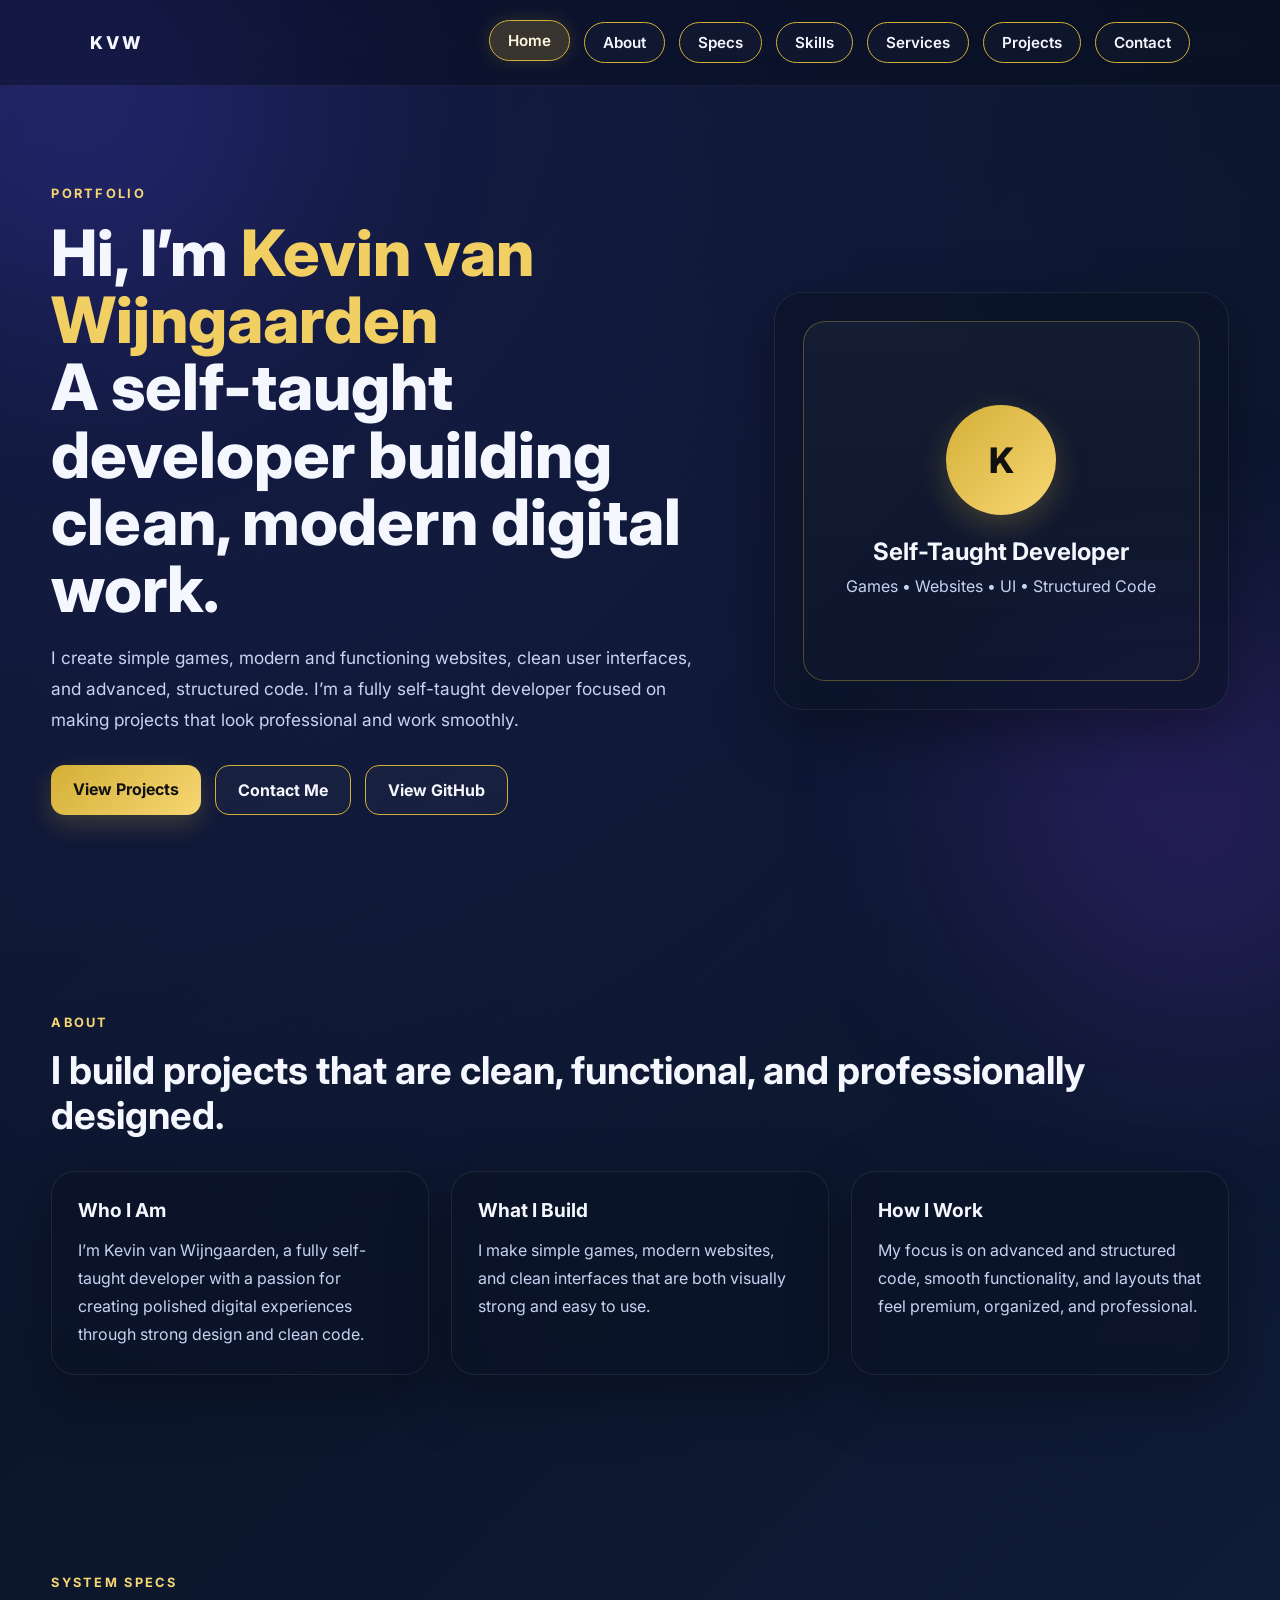
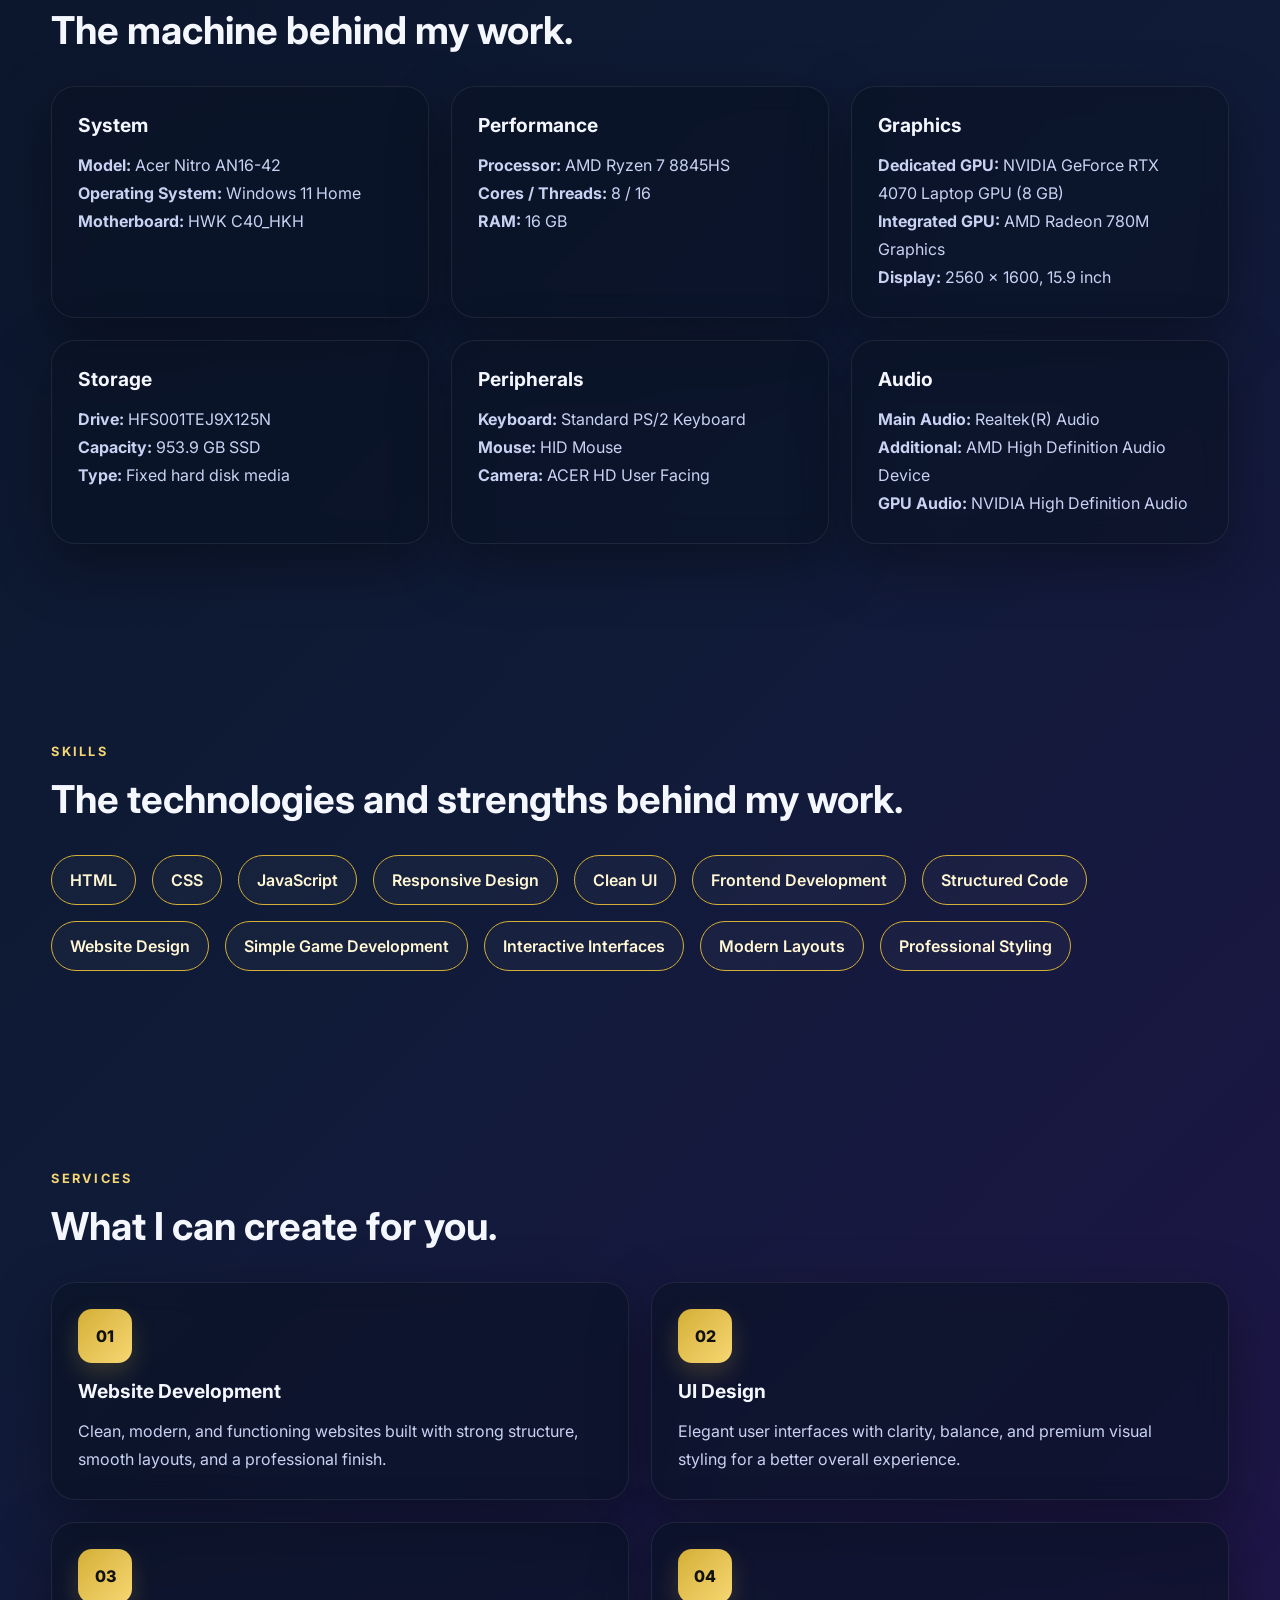
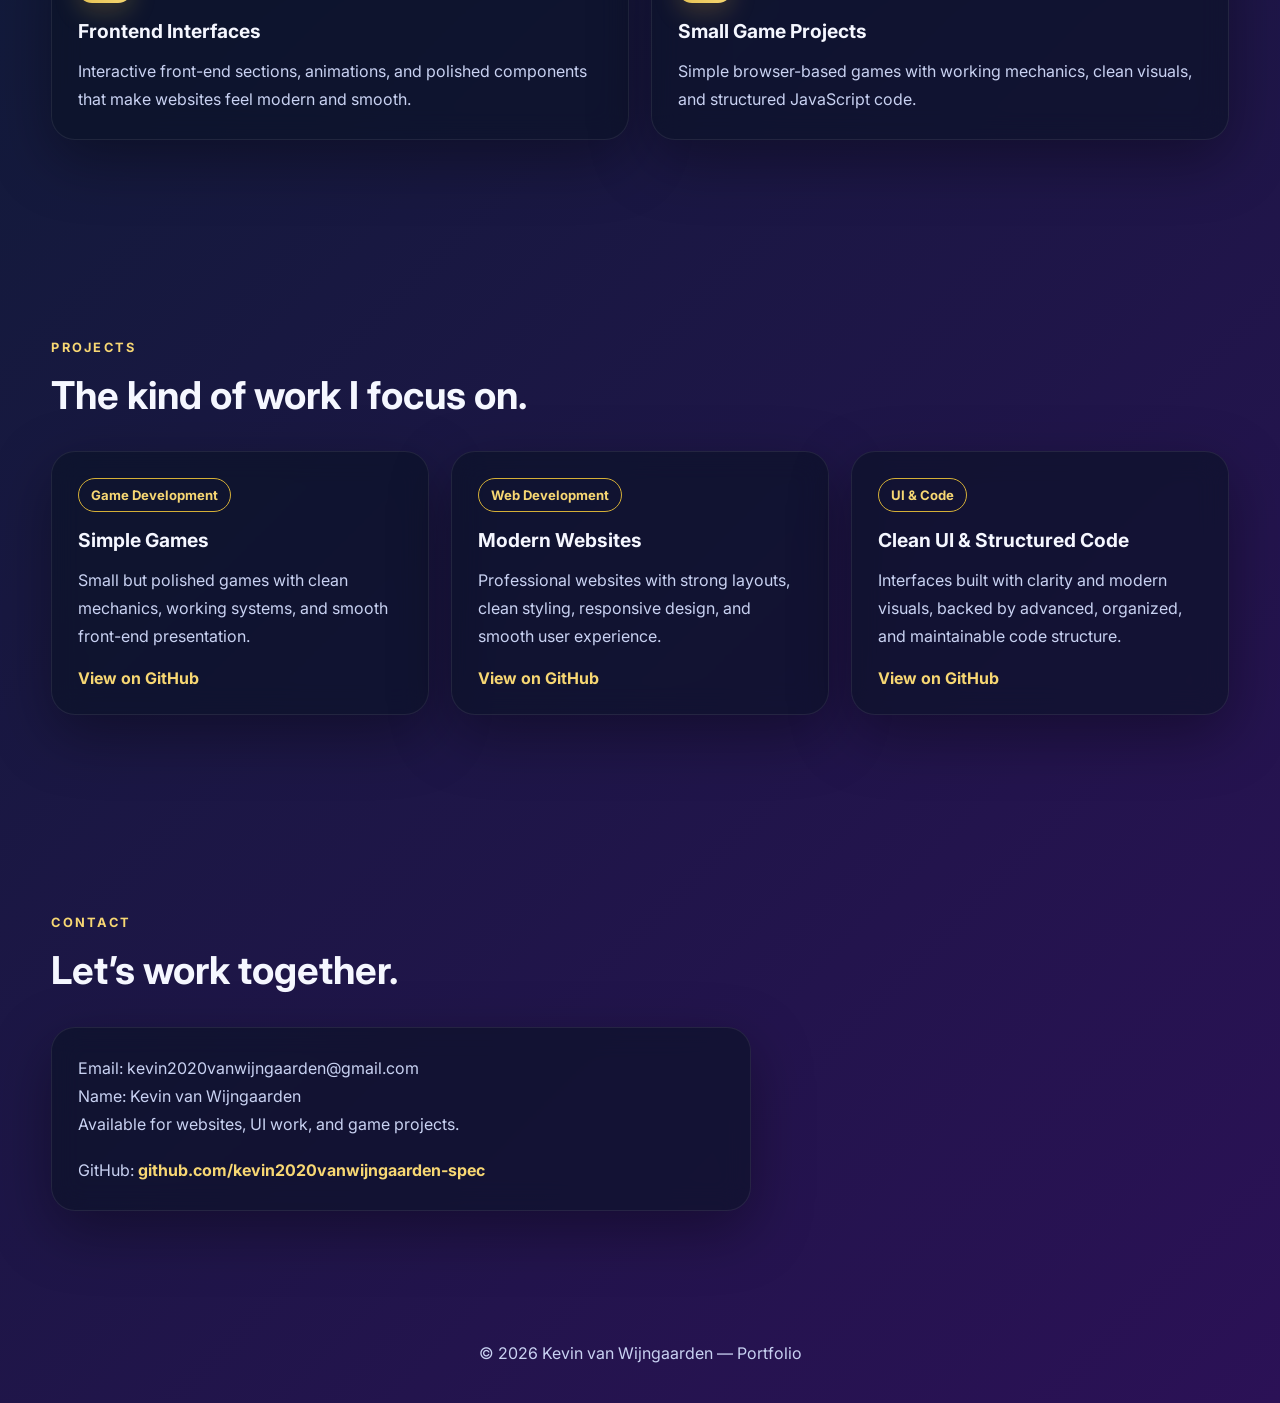
==== index.html @ 57700cf0 "new file:   index.html 	new file:   script.js 	new file:   style.css" ====
<!DOCTYPE html>
<html lang="en">
<head>
  <meta charset="UTF-8" />
  <meta name="viewport" content="width=device-width, initial-scale=1.0" />
  <title>Portfolio | Kevin van Wijngaarden</title>

  <link rel="preconnect" href="https://fonts.googleapis.com">
  <link rel="preconnect" href="https://fonts.gstatic.com" crossorigin>
  <link href="https://fonts.googleapis.com/css2?family=Inter:wght@400;500;600;700;800&display=swap" rel="stylesheet">

  <link rel="stylesheet" href="style.css" />
</head>
<body>
  <div class="particles" id="particles"></div>
  <div class="background-glow glow-1"></div>
  <div class="background-glow glow-2"></div>

  <nav class="navbar">
    <div class="logo">KVW</div>

    <div class="nav-links">
      <a href="#home" class="nav-tab active">Home</a>
      <a href="#about" class="nav-tab">About</a>
      <a href="#specs" class="nav-tab">Specs</a>
      <a href="#skills" class="nav-tab">Skills</a>
      <a href="#services" class="nav-tab">Services</a>
      <a href="#projects" class="nav-tab">Projects</a>
      <a href="#contact" class="nav-tab">Contact</a>
    </div>
  </nav>

  <main>
    <section class="hero section reveal" id="home">
      <div class="hero-text">
        <p class="eyebrow">PORTFOLIO</p>
        <h1>
          Hi, I’m <span class="gold-text">Kevin van Wijngaarden</span><br />
          A self-taught developer building clean, modern digital work.
        </h1>
        <p class="hero-description">
          I create simple games, modern and functioning websites, clean user interfaces,
          and advanced, structured code. I’m a fully self-taught developer focused on
          making projects that look professional and work smoothly.
        </p>

        <div class="hero-buttons">
          <a href="#projects" class="btn btn-primary">View Projects</a>
          <a href="#contact" class="btn btn-secondary">Contact Me</a>
          <a
            href="https://github.com/kevin2020vanwijngaarden-spec"
            target="_blank"
            class="btn btn-secondary"
          >
            View GitHub
          </a>
        </div>
      </div>

      <div class="hero-card">
        <div class="profile-box">
          <div class="profile-circle">K</div>
          <h3>Self-Taught Developer</h3>
          <p>Games • Websites • UI • Structured Code</p>
        </div>
      </div>
    </section>

    <section class="about section reveal" id="about">
      <div class="section-header">
        <p class="eyebrow">ABOUT</p>
        <h2>I build projects that are clean, functional, and professionally designed.</h2>
      </div>

      <div class="about-grid">
        <div class="info-card">
          <h3>Who I Am</h3>
          <p>
            I’m Kevin van Wijngaarden, a fully self-taught developer with a passion
            for creating polished digital experiences through strong design and clean code.
          </p>
        </div>

        <div class="info-card">
          <h3>What I Build</h3>
          <p>
            I make simple games, modern websites, and clean interfaces that are both
            visually strong and easy to use.
          </p>
        </div>

        <div class="info-card">
          <h3>How I Work</h3>
          <p>
            My focus is on advanced and structured code, smooth functionality,
            and layouts that feel premium, organized, and professional.
          </p>
        </div>
      </div>
    </section>

    <section class="section reveal" id="specs">
      <div class="section-header">
        <p class="eyebrow">SYSTEM SPECS</p>
        <h2>The machine behind my work.</h2>
      </div>

      <div class="about-grid">
        <div class="info-card">
          <h3>System</h3>
          <p><strong>Model:</strong> Acer Nitro AN16-42</p>
          <p><strong>Operating System:</strong> Windows 11 Home</p>
          <p><strong>Motherboard:</strong> HWK C40_HKH</p>
        </div>

        <div class="info-card">
          <h3>Performance</h3>
          <p><strong>Processor:</strong> AMD Ryzen 7 8845HS</p>
          <p><strong>Cores / Threads:</strong> 8 / 16</p>
          <p><strong>RAM:</strong> 16 GB</p>
        </div>

        <div class="info-card">
          <h3>Graphics</h3>
          <p><strong>Dedicated GPU:</strong> NVIDIA GeForce RTX 4070 Laptop GPU (8 GB)</p>
          <p><strong>Integrated GPU:</strong> AMD Radeon 780M Graphics</p>
          <p><strong>Display:</strong> 2560 × 1600, 15.9 inch</p>
        </div>

        <div class="info-card">
          <h3>Storage</h3>
          <p><strong>Drive:</strong> HFS001TEJ9X125N</p>
          <p><strong>Capacity:</strong> 953.9 GB SSD</p>
          <p><strong>Type:</strong> Fixed hard disk media</p>
        </div>

        <div class="info-card">
          <h3>Peripherals</h3>
          <p><strong>Keyboard:</strong> Standard PS/2 Keyboard</p>
          <p><strong>Mouse:</strong> HID Mouse</p>
          <p><strong>Camera:</strong> ACER HD User Facing</p>
        </div>

        <div class="info-card">
          <h3>Audio</h3>
          <p><strong>Main Audio:</strong> Realtek(R) Audio</p>
          <p><strong>Additional:</strong> AMD High Definition Audio Device</p>
          <p><strong>GPU Audio:</strong> NVIDIA High Definition Audio</p>
        </div>
      </div>
    </section>

    <section class="section reveal" id="skills">
      <div class="section-header">
        <p class="eyebrow">SKILLS</p>
        <h2>The technologies and strengths behind my work.</h2>
      </div>

      <div class="skills-wrap">
        <div class="skill-chip">HTML</div>
        <div class="skill-chip">CSS</div>
        <div class="skill-chip">JavaScript</div>
        <div class="skill-chip">Responsive Design</div>
        <div class="skill-chip">Clean UI</div>
        <div class="skill-chip">Frontend Development</div>
        <div class="skill-chip">Structured Code</div>
        <div class="skill-chip">Website Design</div>
        <div class="skill-chip">Simple Game Development</div>
        <div class="skill-chip">Interactive Interfaces</div>
        <div class="skill-chip">Modern Layouts</div>
        <div class="skill-chip">Professional Styling</div>
      </div>
    </section>

    <section class="section reveal" id="services">
      <div class="section-header">
        <p class="eyebrow">SERVICES</p>
        <h2>What I can create for you.</h2>
      </div>

      <div class="services-grid">
        <div class="service-card">
          <div class="service-icon">01</div>
          <h3>Website Development</h3>
          <p>
            Clean, modern, and functioning websites built with strong structure,
            smooth layouts, and a professional finish.
          </p>
        </div>

        <div class="service-card">
          <div class="service-icon">02</div>
          <h3>UI Design</h3>
          <p>
            Elegant user interfaces with clarity, balance, and premium visual styling
            for a better overall experience.
          </p>
        </div>

        <div class="service-card">
          <div class="service-icon">03</div>
          <h3>Frontend Interfaces</h3>
          <p>
            Interactive front-end sections, animations, and polished components
            that make websites feel modern and smooth.
          </p>
        </div>

        <div class="service-card">
          <div class="service-icon">04</div>
          <h3>Small Game Projects</h3>
          <p>
            Simple browser-based games with working mechanics, clean visuals,
            and structured JavaScript code.
          </p>
        </div>
      </div>
    </section>

    <section class="projects section reveal" id="projects">
      <div class="section-header">
        <p class="eyebrow">PROJECTS</p>
        <h2>The kind of work I focus on.</h2>
      </div>

      <div class="project-grid">
        <article class="project-card">
          <span class="project-tag">Game Development</span>
          <h3>Simple Games</h3>
          <p>
            Small but polished games with clean mechanics, working systems,
            and smooth front-end presentation.
          </p>
          <a
            href="https://github.com/kevin2020vanwijngaarden-spec"
            target="_blank"
            class="project-link"
          >
            View on GitHub
          </a>
        </article>

        <article class="project-card">
          <span class="project-tag">Web Development</span>
          <h3>Modern Websites</h3>
          <p>
            Professional websites with strong layouts, clean styling,
            responsive design, and smooth user experience.
          </p>
          <a
            href="https://github.com/kevin2020vanwijngaarden-spec"
            target="_blank"
            class="project-link"
          >
            View on GitHub
          </a>
        </article>

        <article class="project-card">
          <span class="project-tag">UI & Code</span>
          <h3>Clean UI & Structured Code</h3>
          <p>
            Interfaces built with clarity and modern visuals, backed by advanced,
            organized, and maintainable code structure.
          </p>
          <a
            href="https://github.com/kevin2020vanwijngaarden-spec"
            target="_blank"
            class="project-link"
          >
            View on GitHub
          </a>
        </article>
      </div>
    </section>

    <section class="contact section reveal" id="contact">
      <div class="section-header">
        <p class="eyebrow">CONTACT</p>
        <h2>Let’s work together.</h2>
      </div>

      <div class="contact-card">
        <p>Email: kevin2020vanwijngaarden@gmail.com</p>
        <p>Name: Kevin van Wijngaarden</p>
        <p>Available for websites, UI work, and game projects.</p>
        <p>
          GitHub:
          <a
            href="https://github.com/kevin2020vanwijngaarden-spec"
            target="_blank"
            class="project-link"
          >
            github.com/kevin2020vanwijngaarden-spec
          </a>
        </p>
      </div>
    </section>
  </main>

  <footer class="footer">
    <p>© 2026 Kevin van Wijngaarden — Portfolio</p>
  </footer>

  <script src="script.js"></script>
</body>
</html>
---- style.css ----
* {
  margin: 0;
  padding: 0;
  box-sizing: border-box;
}

:root {
  --bg-dark: #07111f;
  --bg-mid: #101b38;
  --bg-purple: #2b1156;
  --gold: #d4af37;
  --gold-soft: rgba(212, 175, 55, 0.22);
  --white: #f5f7ff;
  --text-soft: #c9d2f2;
  --card: rgba(10, 18, 35, 0.58);
  --border: rgba(255, 255, 255, 0.08);
  --shadow: 0 20px 60px rgba(0, 0, 0, 0.35);
}

html {
  scroll-behavior: smooth;
}

body {
  font-family: "Inter", sans-serif;
  color: var(--white);
  min-height: 100vh;
  background:
    radial-gradient(circle at top left, rgba(79, 70, 229, 0.22), transparent 30%),
    linear-gradient(135deg, var(--bg-dark), var(--bg-mid), var(--bg-purple));
  overflow-x: hidden;
  position: relative;
}

.particles {
  position: fixed;
  inset: 0;
  pointer-events: none;
  z-index: 0;
  overflow: hidden;
}

.particle {
  position: absolute;
  bottom: -20px;
  width: 4px;
  height: 4px;
  border-radius: 50%;
  background: rgba(212, 175, 55, 0.6);
  box-shadow: 0 0 14px rgba(212, 175, 55, 0.35);
  animation: floatUp linear infinite;
}

@keyframes floatUp {
  0% {
    transform: translateY(0) scale(1);
    opacity: 0;
  }
  10% {
    opacity: 0.8;
  }
  100% {
    transform: translateY(-115vh) scale(1.4);
    opacity: 0;
  }
}

.background-glow {
  position: fixed;
  width: 420px;
  height: 420px;
  border-radius: 50%;
  filter: blur(110px);
  z-index: 0;
  opacity: 0.22;
  pointer-events: none;
  transition: transform 0.25s ease;
}

.glow-1 {
  top: -100px;
  left: -120px;
  background: #4f46e5;
}

.glow-2 {
  right: -120px;
  bottom: -120px;
  background: #7c3aed;
}

.navbar,
main,
.footer {
  position: relative;
  z-index: 2;
}

.navbar {
  position: sticky;
  top: 0;
  z-index: 1000;
  width: 100%;
  display: flex;
  justify-content: space-between;
  align-items: center;
  padding: 22px 7%;
  backdrop-filter: blur(16px);
  background: rgba(5, 10, 20, 0.38);
  border-bottom: 1px solid rgba(255, 255, 255, 0.06);
}

.logo {
  font-size: 1.1rem;
  font-weight: 800;
  letter-spacing: 0.18em;
  color: var(--white);
}

.nav-links {
  display: flex;
  gap: 14px;
  flex-wrap: wrap;
}

.nav-tab {
  text-decoration: none;
  color: var(--white);
  font-weight: 600;
  font-size: 0.95rem;
  padding: 10px 18px;
  border: 1.5px solid var(--gold);
  border-radius: 999px;
  transition: transform 0.3s ease, background 0.3s ease, box-shadow 0.3s ease, color 0.3s ease;
  background: rgba(255, 255, 255, 0.02);
}

.nav-tab:hover,
.nav-tab.active {
  transform: translateY(-2px);
  background: var(--gold-soft);
  box-shadow: 0 0 18px rgba(212, 175, 55, 0.18);
  color: #fff8dd;
}

.section {
  width: min(1200px, 92%);
  margin: 0 auto;
  padding: 100px 0;
}

.hero {
  min-height: 92vh;
  display: grid;
  grid-template-columns: 1.2fr 0.8fr;
  align-items: center;
  gap: 40px;
}

.eyebrow {
  color: #f7d773;
  font-weight: 700;
  letter-spacing: 0.18em;
  font-size: 0.8rem;
  margin-bottom: 18px;
}

.hero h1 {
  font-size: clamp(2.5rem, 5vw, 5rem);
  line-height: 1.05;
  margin-bottom: 20px;
  font-weight: 800;
}

.gold-text {
  color: #f2cf63;
}

.hero-description {
  max-width: 650px;
  font-size: 1.08rem;
  line-height: 1.8;
  color: var(--text-soft);
  margin-bottom: 30px;
}

.hero-buttons {
  display: flex;
  gap: 14px;
  flex-wrap: wrap;
}

.btn {
  display: inline-block;
  text-decoration: none;
  padding: 14px 22px;
  border-radius: 14px;
  font-weight: 700;
  transition: transform 0.3s ease, box-shadow 0.3s ease, background 0.3s ease;
}

.btn:hover {
  transform: translateY(-3px);
}

.btn-primary {
  background: linear-gradient(135deg, #d4af37, #f7d773);
  color: #111;
  box-shadow: 0 10px 24px rgba(212, 175, 55, 0.22);
}

.btn-secondary {
  color: var(--white);
  border: 1.5px solid var(--gold);
  background: rgba(255, 255, 255, 0.03);
}

.hero-card,
.info-card,
.project-card,
.contact-card,
.service-card {
  background: var(--card);
  border: 1px solid var(--border);
  backdrop-filter: blur(14px);
  box-shadow: var(--shadow);
}

.hero-card {
  padding: 28px;
  border-radius: 28px;
}

.profile-box {
  min-height: 360px;
  border: 1px solid rgba(212, 175, 55, 0.34);
  border-radius: 22px;
  display: flex;
  flex-direction: column;
  justify-content: center;
  align-items: center;
  background: linear-gradient(180deg, rgba(255,255,255,0.04), rgba(255,255,255,0.01));
  text-align: center;
}

.profile-circle {
  width: 110px;
  height: 110px;
  border-radius: 50%;
  display: grid;
  place-items: center;
  font-size: 2.2rem;
  font-weight: 800;
  margin-bottom: 22px;
  color: #111;
  background: linear-gradient(135deg, #d4af37, #f7d773);
  box-shadow: 0 10px 30px rgba(212, 175, 55, 0.25);
}

.profile-box h3 {
  font-size: 1.5rem;
  margin-bottom: 10px;
}

.profile-box p {
  color: var(--text-soft);
}

.section-header {
  margin-bottom: 34px;
}

.section-header h2 {
  font-size: clamp(1.9rem, 3vw, 3rem);
  line-height: 1.15;
}

.about-grid,
.project-grid,
.services-grid {
  display: grid;
  gap: 22px;
}

.about-grid {
  grid-template-columns: repeat(3, 1fr);
}

.project-grid {
  grid-template-columns: repeat(3, 1fr);
}

.services-grid {
  grid-template-columns: repeat(2, 1fr);
}

.info-card,
.project-card,
.contact-card,
.service-card {
  padding: 26px;
  border-radius: 24px;
  transition: transform 0.35s ease, border-color 0.35s ease, box-shadow 0.35s ease;
}

.info-card:hover,
.project-card:hover,
.contact-card:hover,
.service-card:hover {
  transform: translateY(-6px);
  border-color: rgba(212, 175, 55, 0.3);
  box-shadow: 0 18px 40px rgba(0, 0, 0, 0.28);
}

.info-card h3,
.project-card h3,
.service-card h3 {
  margin-bottom: 14px;
  font-size: 1.2rem;
}

.info-card p,
.project-card p,
.contact-card p,
.service-card p {
  color: var(--text-soft);
  line-height: 1.75;
}

.skills-wrap {
  display: flex;
  flex-wrap: wrap;
  gap: 16px;
}

.skill-chip {
  padding: 14px 18px;
  border-radius: 999px;
  border: 1.5px solid var(--gold);
  color: #fff7d3;
  background: rgba(255, 255, 255, 0.03);
  font-weight: 600;
  transition: transform 0.3s ease, background 0.3s ease, box-shadow 0.3s ease;
}

.skill-chip:hover {
  transform: translateY(-4px);
  background: rgba(212, 175, 55, 0.12);
  box-shadow: 0 0 18px rgba(212, 175, 55, 0.16);
}

.service-icon {
  width: 54px;
  height: 54px;
  border-radius: 14px;
  display: grid;
  place-items: center;
  margin-bottom: 16px;
  font-weight: 800;
  color: #111;
  background: linear-gradient(135deg, #d4af37, #f7d773);
  box-shadow: 0 10px 24px rgba(212, 175, 55, 0.22);
}

.project-tag {
  display: inline-block;
  margin-bottom: 16px;
  padding: 8px 12px;
  border-radius: 999px;
  border: 1px solid var(--gold);
  color: #f7d773;
  font-size: 0.82rem;
  font-weight: 700;
}

.project-link {
  display: inline-block;
  margin-top: 18px;
  color: #f7d773;
  text-decoration: none;
  font-weight: 700;
  transition: letter-spacing 0.3s ease, opacity 0.3s ease;
}

.project-link:hover {
  letter-spacing: 0.04em;
  opacity: 0.95;
}

.contact-card {
  max-width: 700px;
}

.footer {
  text-align: center;
  padding: 32px 20px 40px;
  color: var(--text-soft);
}

.reveal {
  opacity: 0;
  transform: translateY(34px);
  transition: opacity 0.8s ease, transform 0.8s ease;
}

.reveal.show {
  opacity: 1;
  transform: translateY(0);
}

@media (max-width: 980px) {
  .hero,
  .about-grid,
  .project-grid,
  .services-grid {
    grid-template-columns: 1fr;
  }

  .hero {
    padding-top: 60px;
  }

  .hero-card {
    order: -1;
  }
}

@media (max-width: 640px) {
  .navbar {
    flex-direction: column;
    gap: 16px;
    padding: 18px 5%;
  }

  .nav-links {
    justify-content: center;
  }

  .hero-description {
    font-size: 1rem;
  }

  .btn,
  .nav-tab {
    width: 100%;
    text-align: center;
  }

  .hero-buttons {
    flex-direction: column;
  }

  .skills-wrap {
    gap: 12px;
  }

  .skill-chip {
    width: 100%;
    text-align: center;
  }
}
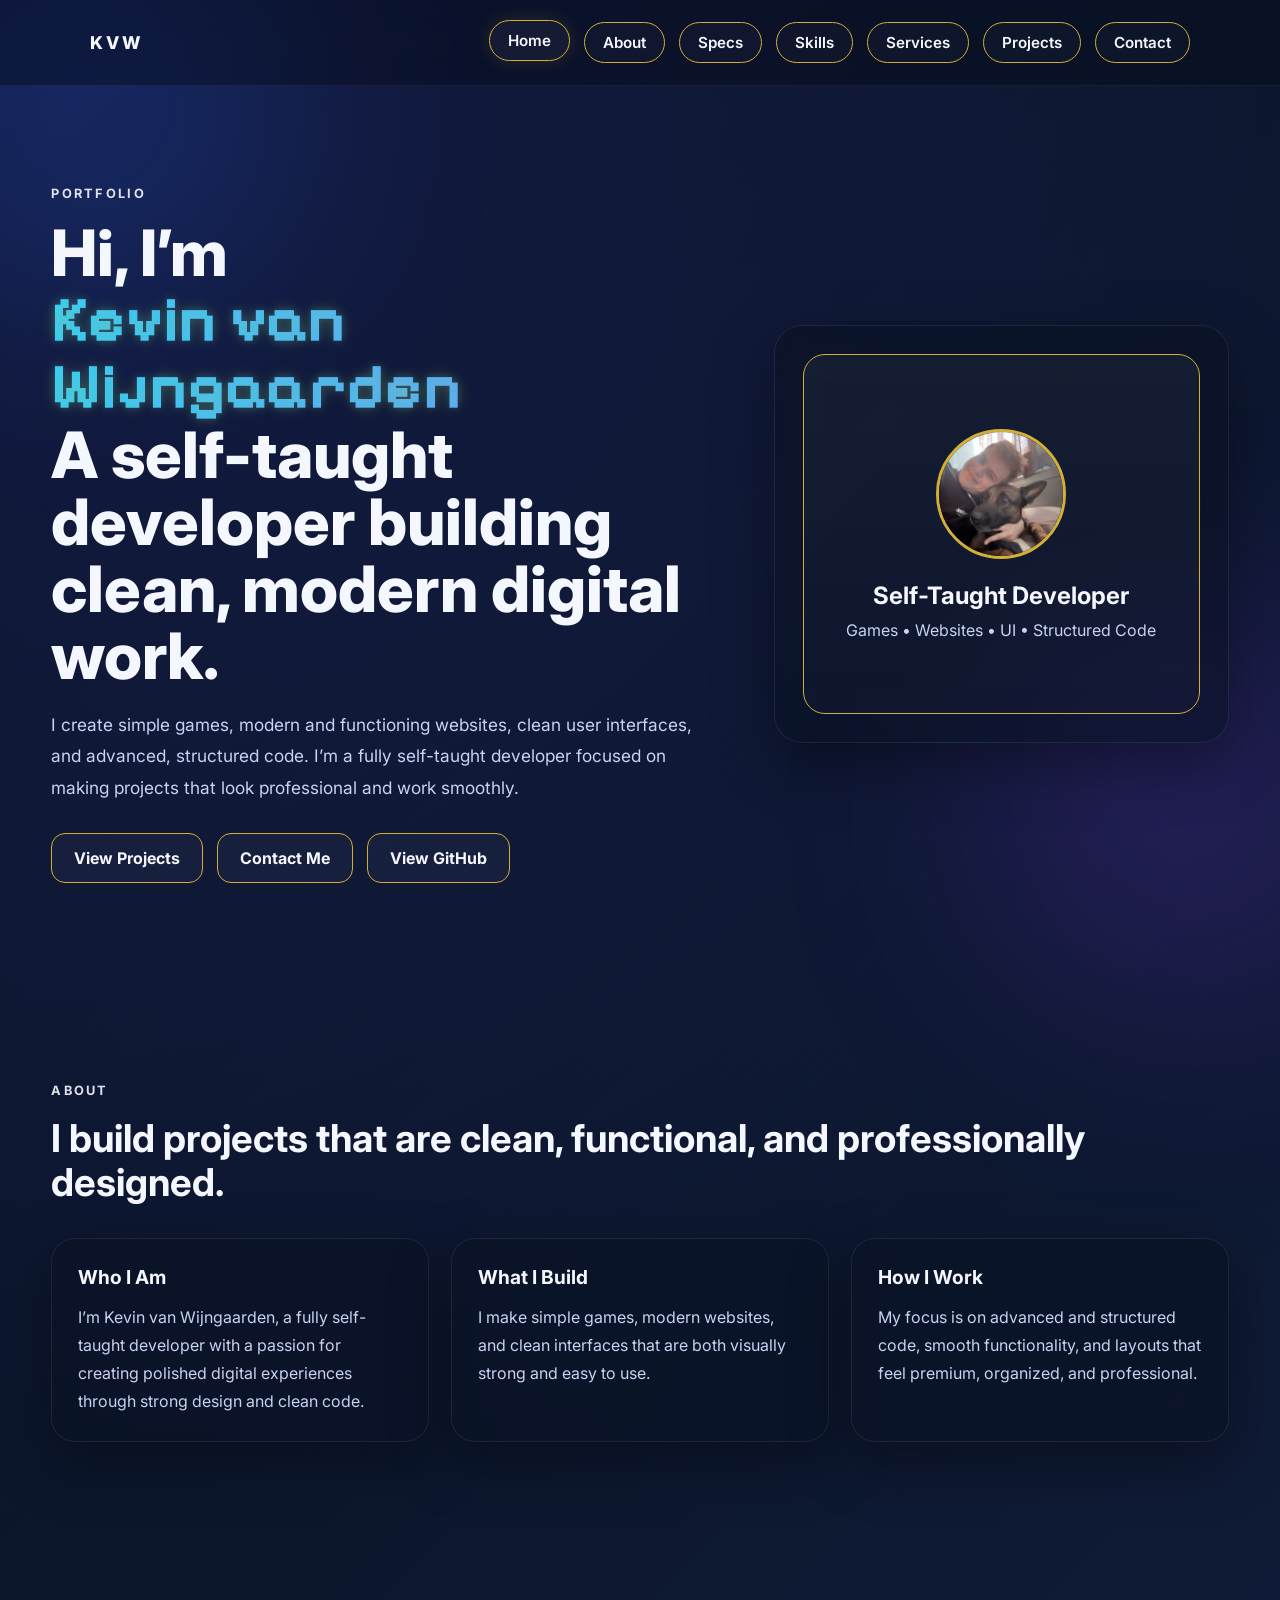
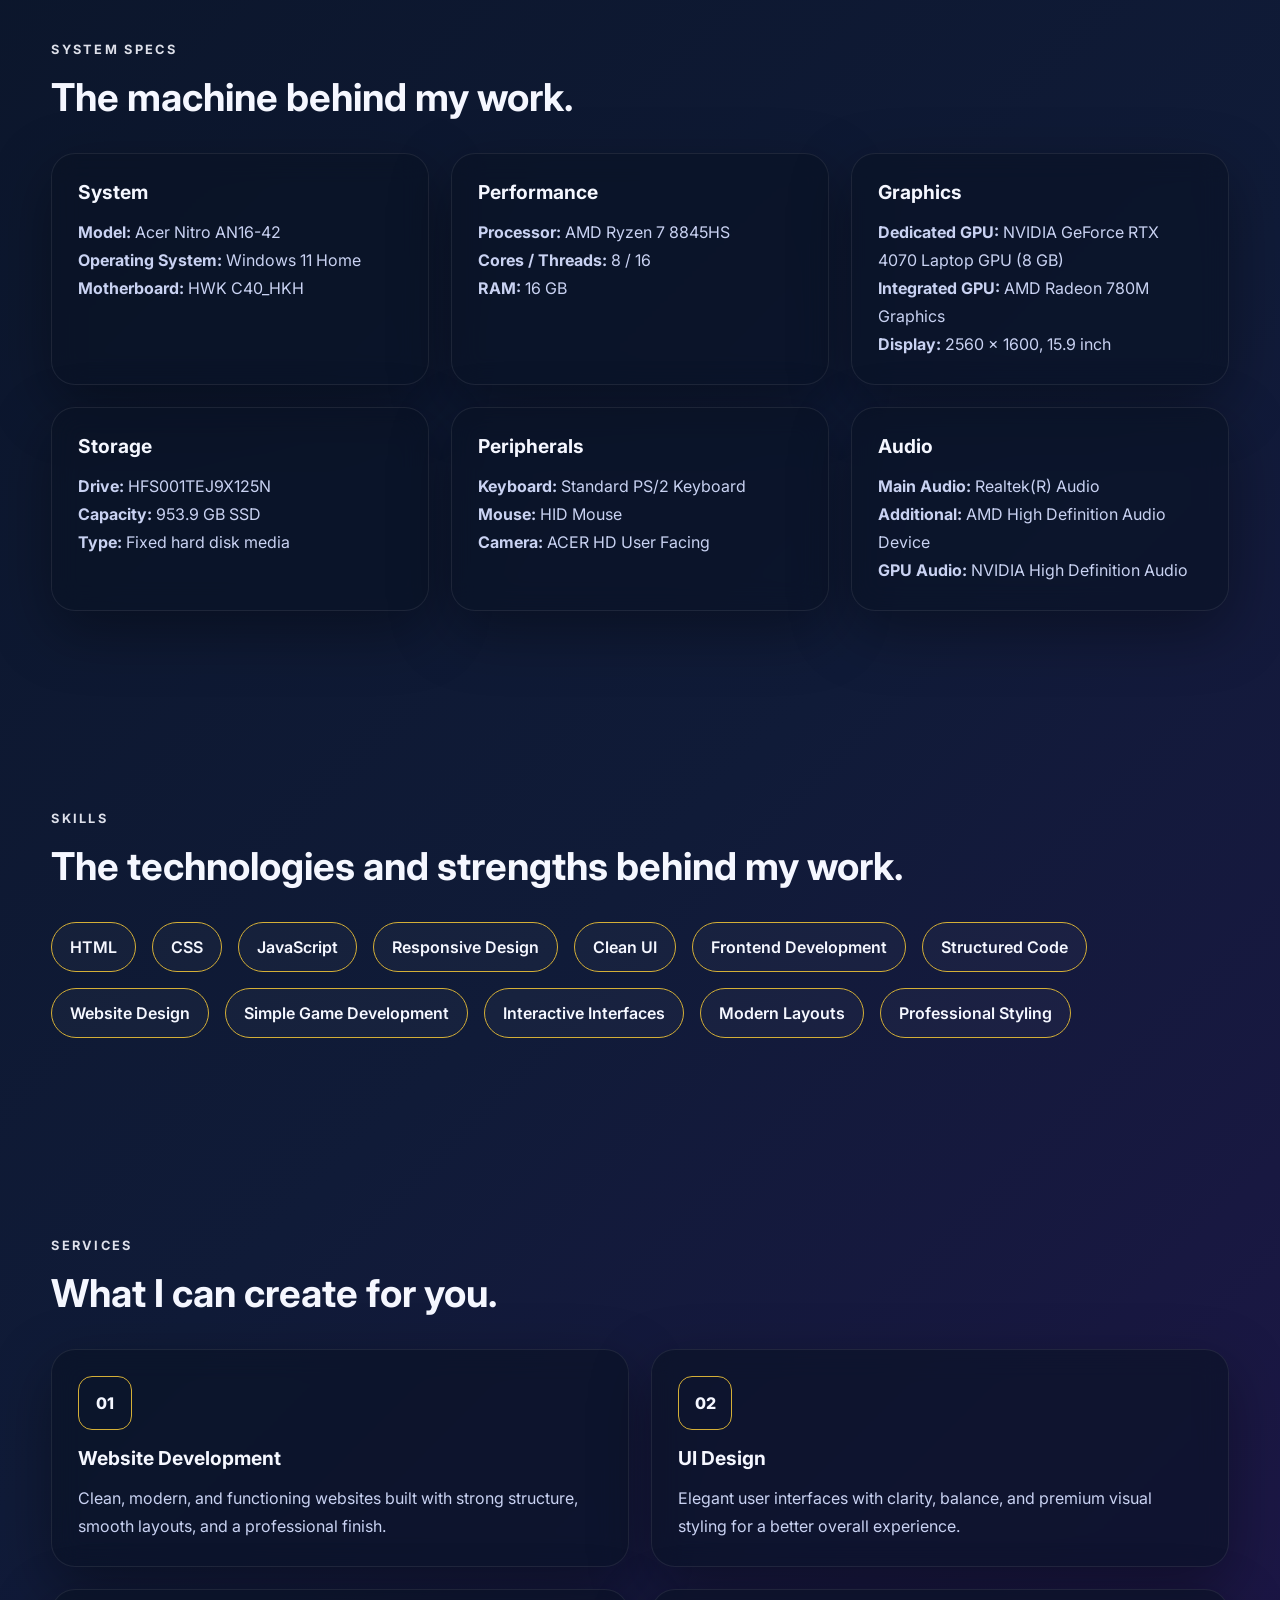
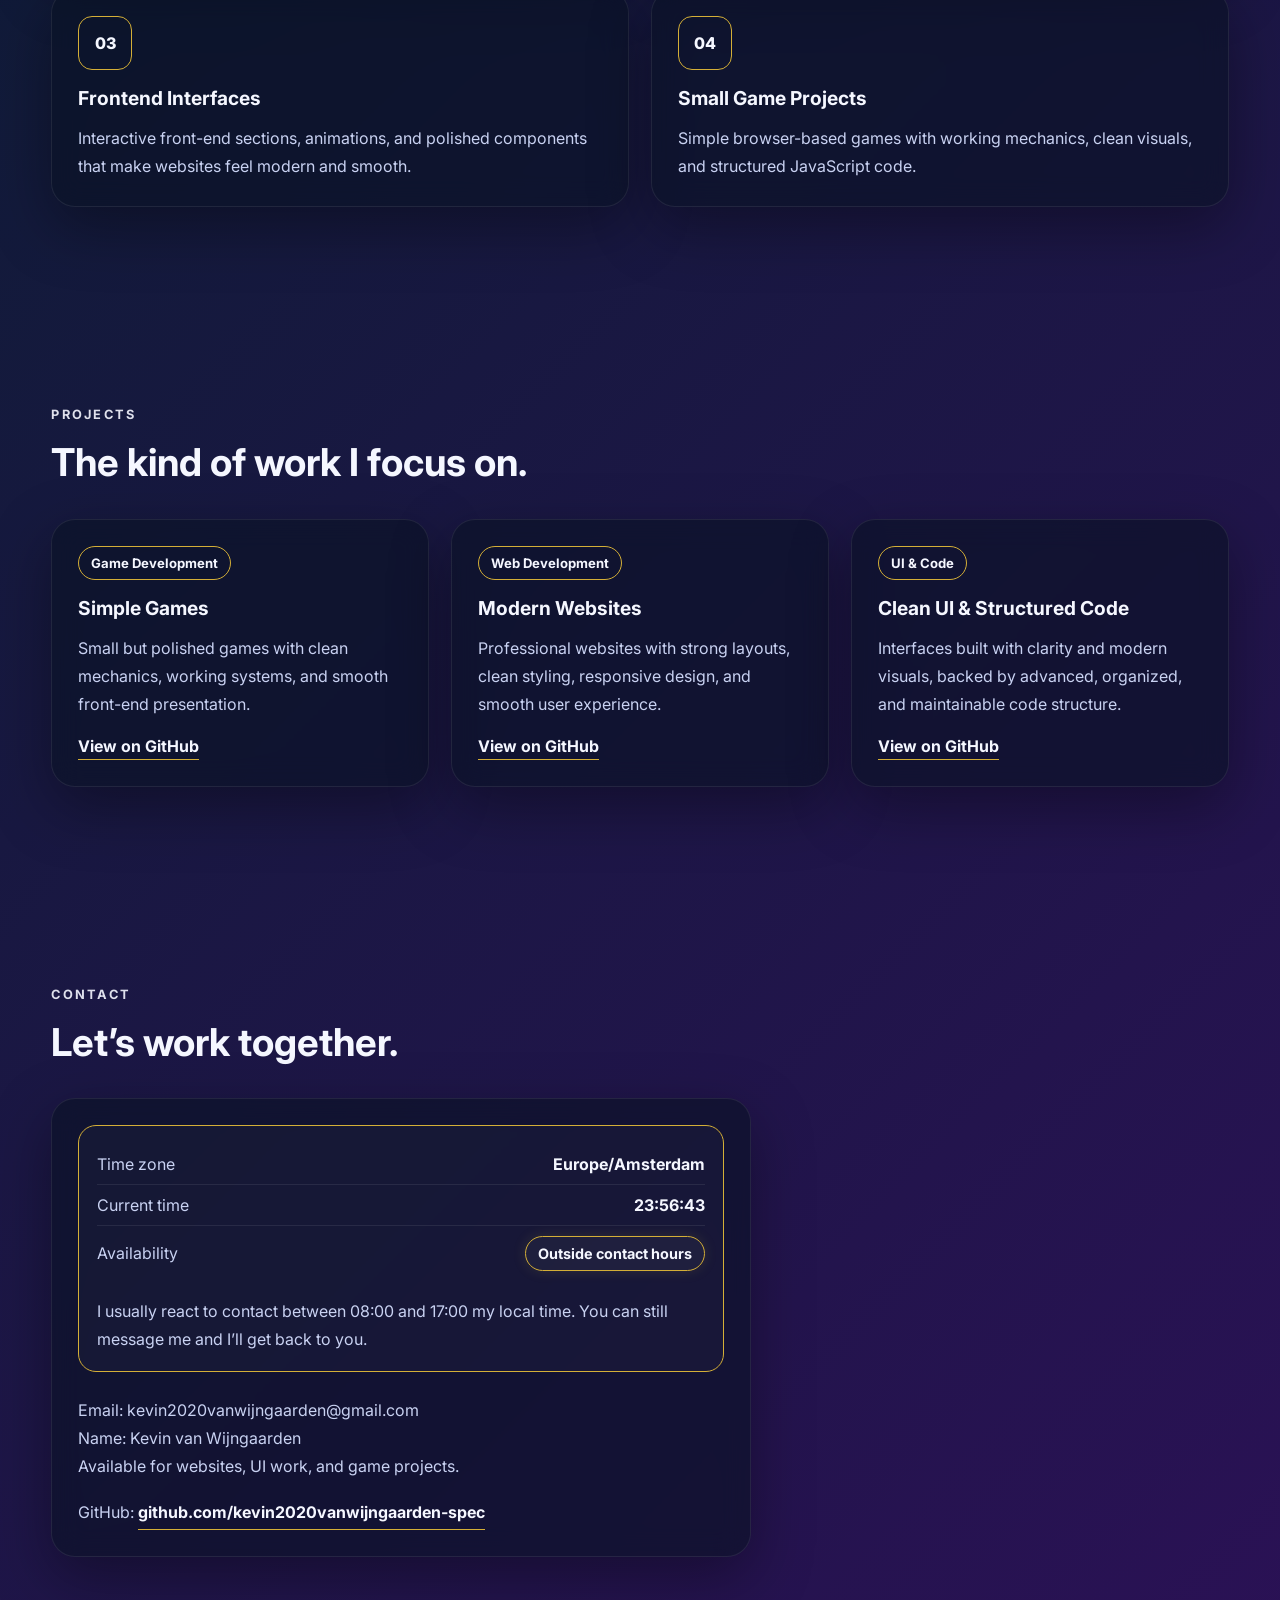
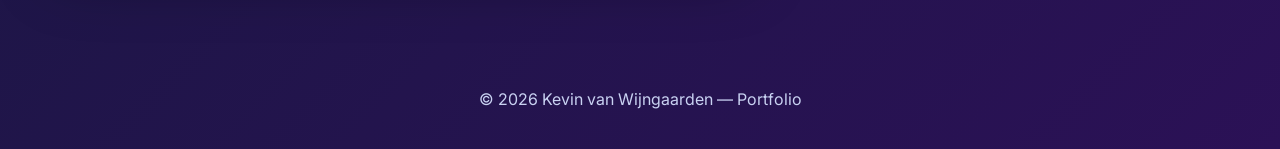
==== commit 843ec491: "pull" ====
--- a/index.html
+++ b/index.html
@@ -8,6 +8,7 @@
   <link rel="preconnect" href="https://fonts.googleapis.com">
   <link rel="preconnect" href="https://fonts.gstatic.com" crossorigin>
   <link href="https://fonts.googleapis.com/css2?family=Inter:wght@400;500;600;700;800&display=swap" rel="stylesheet">
+  <link href="https://fonts.googleapis.com/css2?family=Pixelify+Sans:wght@500;700&display=swap" rel="stylesheet">
 
   <link rel="stylesheet" href="style.css" />
 </head>
@@ -35,7 +36,7 @@
       <div class="hero-text">
         <p class="eyebrow">PORTFOLIO</p>
         <h1>
-          Hi, I’m <span class="gold-text">Kevin van Wijngaarden</span><br />
+          Hi, I’m <span class="pixel-gradient-text">Kevin van Wijngaarden</span><br />
           A self-taught developer building clean, modern digital work.
         </h1>
         <p class="hero-description">
@@ -45,12 +46,12 @@
         </p>
 
         <div class="hero-buttons">
-          <a href="#projects" class="btn btn-primary">View Projects</a>
-          <a href="#contact" class="btn btn-secondary">Contact Me</a>
-          <a
-            href="https://github.com/kevin2020vanwijngaarden-spec"
-            target="_blank"
-            class="btn btn-secondary"
+          <a href="#projects" class="btn btn-outline">View Projects</a>
+          <a href="#contact" class="btn btn-outline">Contact Me</a>
+          <a
+            href="https://github.com/kevin2020vanwijngaarden-spec"
+            target="_blank"
+            class="btn btn-outline"
           >
             View GitHub
           </a>
@@ -59,7 +60,7 @@
 
       <div class="hero-card">
         <div class="profile-box">
-          <div class="profile-circle">K</div>
+          <img src="pfp.jpg" alt="Kevin van Wijngaarden profile photo" class="profile-image" />
           <h3>Self-Taught Developer</h3>
           <p>Games • Websites • UI • Structured Code</p>
         </div>
@@ -281,6 +282,27 @@
       </div>
 
       <div class="contact-card">
+        <div class="contact-status-box">
+          <div class="status-row">
+            <span>Time zone</span>
+            <strong id="timeZoneLabel">Europe/Amsterdam</strong>
+          </div>
+
+          <div class="status-row">
+            <span>Current time</span>
+            <strong id="localTime">--:--:--</strong>
+          </div>
+
+          <div class="status-row">
+            <span>Availability</span>
+            <strong id="availabilityStatus" class="status-pill">Checking...</strong>
+          </div>
+
+          <p id="availabilityText" class="availability-text">
+            I usually react to contact between 08:00 and 17:00 my local time.
+          </p>
+        </div>
+
         <p>Email: kevin2020vanwijngaarden@gmail.com</p>
         <p>Name: Kevin van Wijngaarden</p>
         <p>Available for websites, UI work, and game projects.</p>
--- a/style.css
+++ b/style.css
@@ -9,7 +9,6 @@
   --bg-mid: #101b38;
   --bg-purple: #2b1156;
   --gold: #d4af37;
-  --gold-soft: rgba(212, 175, 55, 0.22);
   --white: #f5f7ff;
   --text-soft: #c9d2f2;
   --card: rgba(10, 18, 35, 0.58);
@@ -26,7 +25,7 @@
   color: var(--white);
   min-height: 100vh;
   background:
-    radial-gradient(circle at top left, rgba(79, 70, 229, 0.22), transparent 30%),
+    radial-gradient(circle at top left, rgba(79, 70, 229, 0.18), transparent 30%),
     linear-gradient(135deg, var(--bg-dark), var(--bg-mid), var(--bg-purple));
   overflow-x: hidden;
   position: relative;
@@ -46,8 +45,8 @@
   width: 4px;
   height: 4px;
   border-radius: 50%;
-  background: rgba(212, 175, 55, 0.6);
-  box-shadow: 0 0 14px rgba(212, 175, 55, 0.35);
+  background: rgba(90, 169, 255, 0.55);
+  box-shadow: 0 0 16px rgba(90, 169, 255, 0.3);
   animation: floatUp linear infinite;
 }
 
@@ -72,7 +71,7 @@
   border-radius: 50%;
   filter: blur(110px);
   z-index: 0;
-  opacity: 0.22;
+  opacity: 0.2;
   pointer-events: none;
   transition: transform 0.25s ease;
 }
@@ -80,7 +79,7 @@
 .glow-1 {
   top: -100px;
   left: -120px;
-  background: #4f46e5;
+  background: #2563eb;
 }
 
 .glow-2 {
@@ -131,16 +130,17 @@
   padding: 10px 18px;
   border: 1.5px solid var(--gold);
   border-radius: 999px;
-  transition: transform 0.3s ease, background 0.3s ease, box-shadow 0.3s ease, color 0.3s ease;
+  transition: transform 0.3s ease, border-color 0.3s ease, box-shadow 0.3s ease, background 0.3s ease;
   background: rgba(255, 255, 255, 0.02);
 }
 
 .nav-tab:hover,
 .nav-tab.active {
   transform: translateY(-2px);
-  background: var(--gold-soft);
-  box-shadow: 0 0 18px rgba(212, 175, 55, 0.18);
-  color: #fff8dd;
+  border-color: var(--gold);
+  box-shadow: 0 0 18px rgba(212, 175, 55, 0.16);
+  background: rgba(255, 255, 255, 0.04);
+  color: var(--white);
 }
 
 .section {
@@ -158,11 +158,12 @@
 }
 
 .eyebrow {
-  color: #f7d773;
+  color: var(--white);
   font-weight: 700;
   letter-spacing: 0.18em;
   font-size: 0.8rem;
   margin-bottom: 18px;
+  opacity: 0.9;
 }
 
 .hero h1 {
@@ -172,8 +173,36 @@
   font-weight: 800;
 }
 
-.gold-text {
-  color: #f2cf63;
+.pixel-gradient-text {
+  font-family: "Pixelify Sans", sans-serif;
+  background: linear-gradient(
+    90deg,
+    #33cfff 0%,
+    #5aa9ff 20%,
+    #ff8a1f 48%,
+    #ffb347 62%,
+    #53ff6f 82%,
+    #33cfff 100%
+  );
+  background-size: 300% 100%;
+  -webkit-background-clip: text;
+  background-clip: text;
+  color: transparent;
+  display: inline-block;
+  text-shadow:
+    0 0 8px rgba(51, 207, 255, 0.2),
+    0 0 14px rgba(255, 138, 31, 0.16),
+    0 0 18px rgba(83, 255, 111, 0.16);
+  animation: pixelGlowShift 6s linear infinite;
+}
+
+@keyframes pixelGlowShift {
+  0% {
+    background-position: 0% 50%;
+  }
+  100% {
+    background-position: 300% 50%;
+  }
 }
 
 .hero-description {
@@ -203,16 +232,15 @@
   transform: translateY(-3px);
 }
 
-.btn-primary {
-  background: linear-gradient(135deg, #d4af37, #f7d773);
-  color: #111;
-  box-shadow: 0 10px 24px rgba(212, 175, 55, 0.22);
-}
-
-.btn-secondary {
+.btn-outline {
   color: var(--white);
   border: 1.5px solid var(--gold);
   background: rgba(255, 255, 255, 0.03);
+}
+
+.btn-outline:hover {
+  box-shadow: 0 0 18px rgba(212, 175, 55, 0.14);
+  background: rgba(255, 255, 255, 0.05);
 }
 
 .hero-card,
@@ -233,7 +261,7 @@
 
 .profile-box {
   min-height: 360px;
-  border: 1px solid rgba(212, 175, 55, 0.34);
+  border: 1.5px solid var(--gold);
   border-radius: 22px;
   display: flex;
   flex-direction: column;
@@ -243,18 +271,15 @@
   text-align: center;
 }
 
-.profile-circle {
-  width: 110px;
-  height: 110px;
+.profile-image {
+  width: 130px;
+  height: 130px;
   border-radius: 50%;
-  display: grid;
-  place-items: center;
-  font-size: 2.2rem;
-  font-weight: 800;
+  object-fit: cover;
+  object-position: center 25%;
   margin-bottom: 22px;
-  color: #111;
-  background: linear-gradient(135deg, #d4af37, #f7d773);
-  box-shadow: 0 10px 30px rgba(212, 175, 55, 0.25);
+  border: 3px solid var(--gold);
+  box-shadow: none;
 }
 
 .profile-box h3 {
@@ -337,7 +362,7 @@
   padding: 14px 18px;
   border-radius: 999px;
   border: 1.5px solid var(--gold);
-  color: #fff7d3;
+  color: var(--white);
   background: rgba(255, 255, 255, 0.03);
   font-weight: 600;
   transition: transform 0.3s ease, background 0.3s ease, box-shadow 0.3s ease;
@@ -345,8 +370,8 @@
 
 .skill-chip:hover {
   transform: translateY(-4px);
-  background: rgba(212, 175, 55, 0.12);
-  box-shadow: 0 0 18px rgba(212, 175, 55, 0.16);
+  background: rgba(255, 255, 255, 0.05);
+  box-shadow: 0 0 18px rgba(212, 175, 55, 0.14);
 }
 
 .service-icon {
@@ -357,9 +382,10 @@
   place-items: center;
   margin-bottom: 16px;
   font-weight: 800;
-  color: #111;
-  background: linear-gradient(135deg, #d4af37, #f7d773);
-  box-shadow: 0 10px 24px rgba(212, 175, 55, 0.22);
+  color: var(--white);
+  background: transparent;
+  border: 1.5px solid var(--gold);
+  box-shadow: none;
 }
 
 .project-tag {
@@ -368,17 +394,20 @@
   padding: 8px 12px;
   border-radius: 999px;
   border: 1px solid var(--gold);
-  color: #f7d773;
+  color: var(--white);
   font-size: 0.82rem;
   font-weight: 700;
+  background: transparent;
 }
 
 .project-link {
   display: inline-block;
   margin-top: 18px;
-  color: #f7d773;
+  color: var(--white);
   text-decoration: none;
   font-weight: 700;
+  padding-bottom: 3px;
+  border-bottom: 1px solid var(--gold);
   transition: letter-spacing 0.3s ease, opacity 0.3s ease;
 }
 
@@ -389,6 +418,59 @@
 
 .contact-card {
   max-width: 700px;
+}
+
+.contact-status-box {
+  margin-bottom: 24px;
+  padding: 18px;
+  border: 1.5px solid var(--gold);
+  border-radius: 18px;
+  background: rgba(255, 255, 255, 0.02);
+}
+
+.status-row {
+  display: flex;
+  justify-content: space-between;
+  align-items: center;
+  gap: 16px;
+  padding: 10px 0;
+  border-bottom: 1px solid rgba(255, 255, 255, 0.08);
+}
+
+.status-row:last-of-type {
+  border-bottom: none;
+}
+
+.status-row span {
+  color: var(--text-soft);
+}
+
+.status-row strong {
+  color: var(--white);
+  text-align: right;
+}
+
+.status-pill {
+  display: inline-block;
+  padding: 8px 12px;
+  border: 1.5px solid var(--gold);
+  border-radius: 999px;
+  font-size: 0.9rem;
+  font-weight: 700;
+  background: rgba(255, 255, 255, 0.03);
+}
+
+.status-open,
+.status-closed {
+  border-color: var(--gold);
+  color: var(--white);
+  box-shadow: 0 0 14px rgba(212, 175, 55, 0.14);
+}
+
+.availability-text {
+  margin-top: 16px;
+  color: var(--text-soft);
+  line-height: 1.7;
 }
 
 .footer {
@@ -458,4 +540,13 @@
     width: 100%;
     text-align: center;
   }
+
+  .status-row {
+    flex-direction: column;
+    align-items: flex-start;
+  }
+
+  .status-row strong {
+    text-align: left;
+  }
 }
